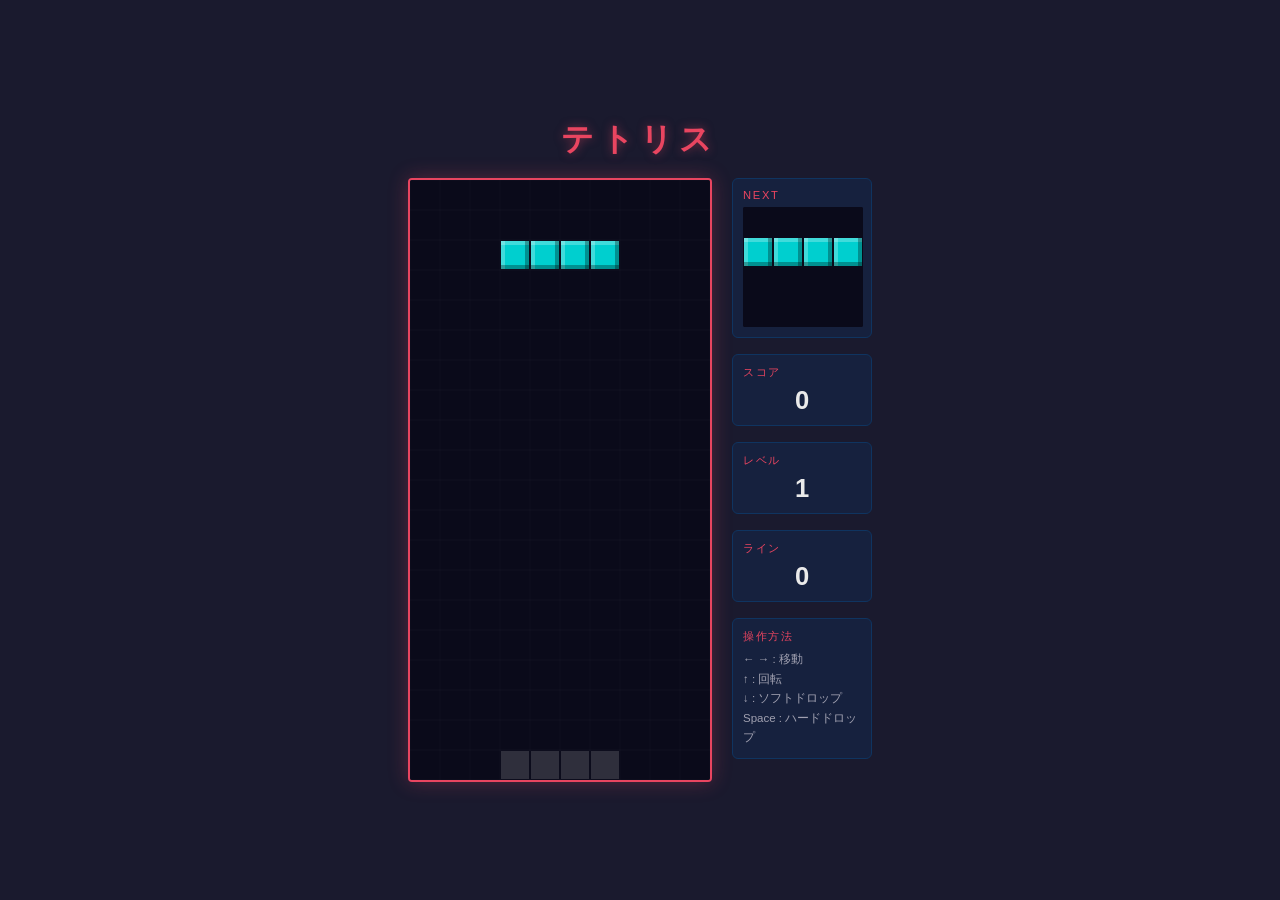
==== index.html @ 8d3a67e7 "Implement browser Tetris game (HTML + CSS + JS) Co-authored-by: minamiyama-ryota <78998136+minamiyam" ====
<!DOCTYPE html>
<html lang="ja">
<head>
  <meta charset="UTF-8">
  <meta name="viewport" content="width=device-width, initial-scale=1.0">
  <title>テトリス</title>
  <link rel="stylesheet" href="style.css">
</head>
<body>
  <div id="app">
    <h1>テトリス</h1>
    <div id="game-container">
      <canvas id="board" width="300" height="600"></canvas>
      <div id="side-panel">
        <div class="panel-section">
          <div class="label">NEXT</div>
          <canvas id="next" width="120" height="120"></canvas>
        </div>
        <div class="panel-section">
          <div class="label">スコア</div>
          <div id="score">0</div>
        </div>
        <div class="panel-section">
          <div class="label">レベル</div>
          <div id="level">1</div>
        </div>
        <div class="panel-section">
          <div class="label">ライン</div>
          <div id="lines">0</div>
        </div>
        <div class="panel-section" id="controls-section">
          <div class="label">操作方法</div>
          <div class="controls">
            <div>← → : 移動</div>
            <div>↑ : 回転</div>
            <div>↓ : ソフトドロップ</div>
            <div>Space : ハードドロップ</div>
          </div>
        </div>
      </div>
    </div>
    <div id="overlay" class="hidden">
      <div id="overlay-content">
        <div id="overlay-title">ゲームオーバー</div>
        <div id="final-score"></div>
        <button id="restart-btn">もう一度プレイ</button>
      </div>
    </div>
  </div>
  <script src="game.js"></script>
</body>
</html>
---- style.css ----
* {
  margin: 0;
  padding: 0;
  box-sizing: border-box;
}

body {
  background-color: #1a1a2e;
  color: #eaeaea;
  font-family: 'Segoe UI', Tahoma, Geneva, Verdana, sans-serif;
  display: flex;
  justify-content: center;
  align-items: center;
  min-height: 100vh;
}

#app {
  display: flex;
  flex-direction: column;
  align-items: center;
  gap: 16px;
}

h1 {
  font-size: 2rem;
  letter-spacing: 0.2em;
  color: #e94560;
  text-shadow: 0 0 10px rgba(233, 69, 96, 0.5);
}

#game-container {
  display: flex;
  gap: 20px;
  align-items: flex-start;
  position: relative;
}

#board {
  border: 2px solid #e94560;
  border-radius: 4px;
  box-shadow: 0 0 20px rgba(233, 69, 96, 0.3);
  display: block;
}

#side-panel {
  display: flex;
  flex-direction: column;
  gap: 16px;
  width: 140px;
}

.panel-section {
  background-color: #16213e;
  border: 1px solid #0f3460;
  border-radius: 6px;
  padding: 10px;
}

.label {
  font-size: 0.7rem;
  letter-spacing: 0.15em;
  color: #e94560;
  margin-bottom: 6px;
  text-transform: uppercase;
}

#score, #level, #lines {
  font-size: 1.6rem;
  font-weight: bold;
  color: #eaeaea;
  text-align: center;
}

#next {
  display: block;
  margin: 0 auto;
  background-color: #0a0a1a;
  border-radius: 2px;
}

.controls {
  font-size: 0.72rem;
  line-height: 1.7;
  color: #a0a0b0;
}

/* Overlay (game over / start screen) */
#overlay {
  position: absolute;
  top: 0;
  left: 0;
  width: 300px;
  height: 600px;
  background-color: rgba(0, 0, 0, 0.78);
  display: flex;
  justify-content: center;
  align-items: center;
  border-radius: 4px;
}

#overlay.hidden {
  display: none;
}

#overlay-content {
  text-align: center;
  display: flex;
  flex-direction: column;
  align-items: center;
  gap: 14px;
}

#overlay-title {
  font-size: 2rem;
  font-weight: bold;
  color: #e94560;
  text-shadow: 0 0 12px rgba(233, 69, 96, 0.7);
}

#final-score {
  font-size: 1.1rem;
  color: #eaeaea;
}

#restart-btn {
  margin-top: 8px;
  padding: 10px 28px;
  font-size: 1rem;
  background-color: #e94560;
  color: #fff;
  border: none;
  border-radius: 6px;
  cursor: pointer;
  letter-spacing: 0.05em;
  transition: background-color 0.2s, transform 0.1s;
}

#restart-btn:hover {
  background-color: #c73652;
  transform: scale(1.04);
}

#restart-btn:active {
  transform: scale(0.97);
}
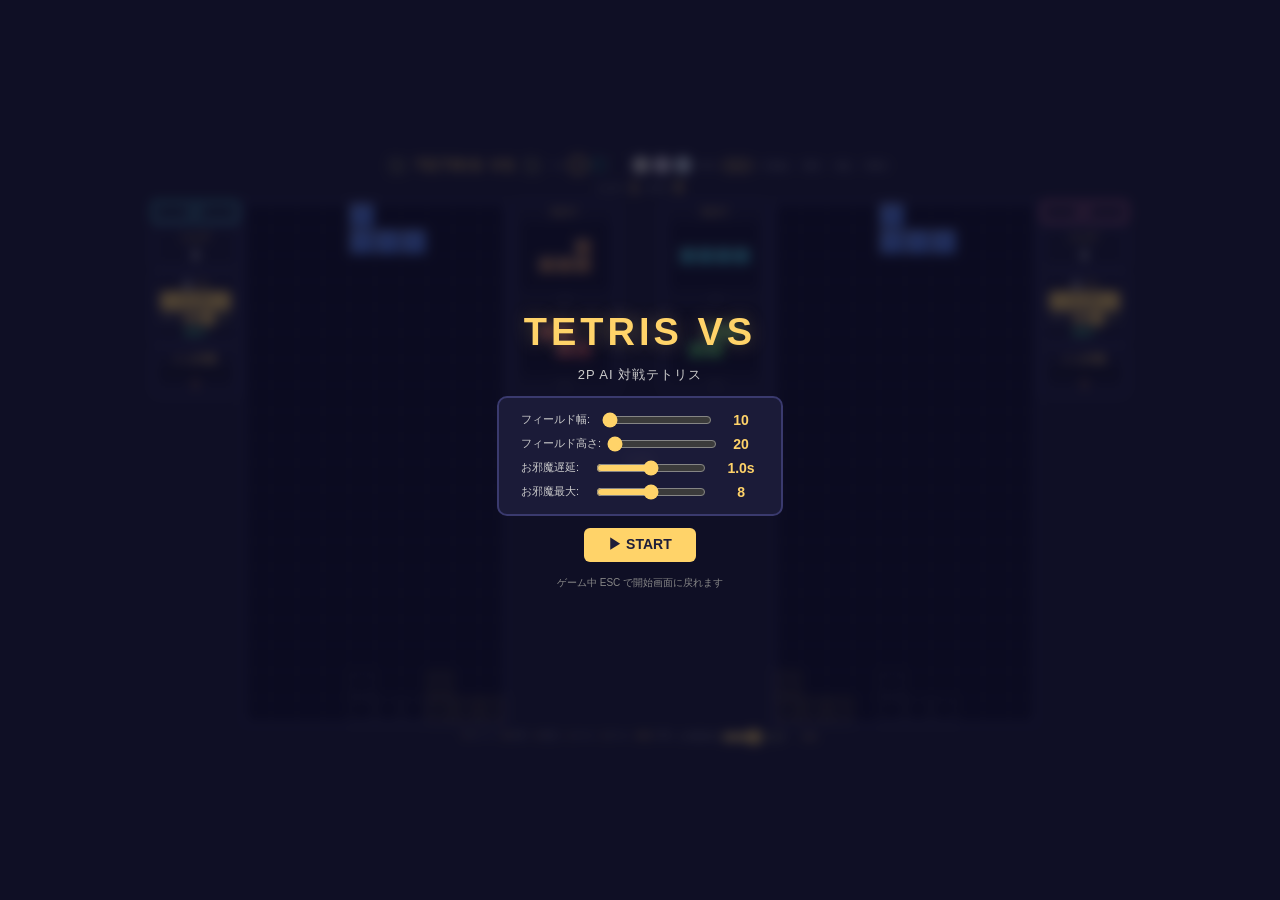
==== commit 429fe32c: "Add files via upload" ====
--- a/index.html
+++ b/index.html
@@ -1,52 +1,139 @@
 <!DOCTYPE html>
 <html lang="ja">
 <head>
-  <meta charset="UTF-8">
-  <meta name="viewport" content="width=device-width, initial-scale=1.0">
-  <title>テトリス</title>
-  <link rel="stylesheet" href="style.css">
+<meta charset="UTF-8">
+<meta name="viewport" content="width=device-width, initial-scale=1.0">
+<title>テトリス 2P対戦 AI</title>
+<style>
+*{margin:0;padding:0;box-sizing:border-box}
+html,body{width:100%;height:100%;overflow:hidden}
+body{display:flex;justify-content:center;align-items:center;font-family:'Segoe UI',Tahoma,Geneva,Verdana,sans-serif;color:#eee;transition:background .5s}
+body.bg-midnight{background:#1e1e3a}
+body.bg-ocean{background:linear-gradient(135deg,#1a4a5e,#0e3448);background-attachment:fixed}
+body.bg-deepspace{background:linear-gradient(135deg,#0a0a28,#181838);background-attachment:fixed}
+body.bg-cream{background:#f5f0e8}
+body.bg-lavender{background:linear-gradient(135deg,#e8e0f0,#f0e8f8);background-attachment:fixed}
+body.bg-skyblue{background:linear-gradient(135deg,#d8eaf8,#e0f0ff);background-attachment:fixed}
+body.cs-neon{--field:#10102a;--grid:rgba(255,255,255,.04);--acc:#ffd369;--p1:#5ef0ff;--p2:#ff7eb3;--pb-bg:rgba(30,30,60,.88);--pb-bc:#3a3a6e;--pb-fg:#fff;--ct-fg:#aaa;--nl-fg:#888}
+body.cs-candy{--field:#fef6ff;--grid:rgba(180,100,200,.08);--acc:#e060a0;--p1:#40b8e0;--p2:#e06880;--pb-bg:rgba(255,240,250,.94);--pb-bc:#e0b0d0;--pb-fg:#444;--ct-fg:#888;--nl-fg:#aaa}
+body.cs-mint{--field:#f0faf6;--grid:rgba(0,150,100,.06);--acc:#20a070;--p1:#2090c0;--p2:#d06070;--pb-bg:rgba(235,252,245,.94);--pb-bc:#a0d8c0;--pb-fg:#333;--ct-fg:#777;--nl-fg:#999}
+body.cs-sky{--field:#f0f6ff;--grid:rgba(60,120,200,.06);--acc:#4080d0;--p1:#30a0d0;--p2:#d06090;--pb-bg:rgba(240,248,255,.94);--pb-bc:#a0c0e8;--pb-fg:#333;--ct-fg:#777;--nl-fg:#999}
+body.cs-retro{--field:#0a0a0a;--grid:rgba(0,255,0,.06);--acc:#0f0;--p1:#0ff;--p2:#f0f;--pb-bg:rgba(20,20,20,.92);--pb-bc:#555;--pb-fg:#0f0;--ct-fg:#0a0;--nl-fg:#080}
+.pb{background:var(--pb-bg);border:2px solid var(--pb-bc);border-radius:6px;padding:4px 6px;text-align:center}
+.pb h3{font-size:9px;color:var(--acc);margin-bottom:2px;text-transform:uppercase;letter-spacing:1px}
+.pb .v{font-size:14px;font-weight:bold;color:var(--pb-fg)}
+.gc{border:2px solid var(--pb-bc);border-radius:3px;display:block}
+.nc{display:block;margin:2px auto;border:1px solid var(--pb-bc);border-radius:2px;opacity:.7}
+.nl{font-size:7px;color:var(--nl-fg);text-align:center;margin-bottom:1px}
+.ct{font-size:8px;line-height:1.3;color:var(--ct-fg)}.ct b{color:var(--acc)}
+#wrap{transform-origin:center center;display:flex;flex-direction:column;align-items:center;gap:4px}
+.top{display:flex;align-items:center;gap:8px;flex-wrap:wrap;justify-content:center}
+.top h1{font-size:16px;color:var(--acc);letter-spacing:2px}
+.optrow{display:flex;gap:3px;align-items:center;flex-wrap:wrap}
+.optlbl{font-size:8px;color:var(--ct-fg);margin-right:2px}
+.td{width:18px;height:18px;border-radius:50%;border:2px solid rgba(128,128,128,.4);cursor:pointer;transition:all .2s}
+.td:hover{transform:scale(1.15)}
+.td.act{border-color:var(--acc);box-shadow:0 0 5px rgba(255,211,105,.4)}
+.td.t0{background:#1e1e3a}.td.t1{background:linear-gradient(135deg,#1a4a5e,#0a2838)}.td.t2{background:linear-gradient(135deg,#0a0a28,#181838)}.td.t3{background:#f5f0e8}.td.t4{background:linear-gradient(135deg,#e8e0f0,#f0e8f8)}.td.t5{background:linear-gradient(135deg,#d8eaf8,#e0f0ff)}
+.csb{padding:1px 6px;font-size:8px;border-radius:8px;cursor:pointer;border:1px solid rgba(128,128,128,.4);transition:all .2s;white-space:nowrap}
+.csb:hover{transform:scale(1.05)}
+.csb.act{border-color:var(--acc);color:var(--acc);background:rgba(255,211,105,.12)}
+.arena{display:flex;gap:6px;align-items:flex-start}
+.pa{display:flex;gap:4px;align-items:flex-start}
+.sp{display:flex;flex-direction:column;gap:3px;min-width:80px}
+.pl{font-size:11px;font-weight:bold;letter-spacing:2px;text-align:center;padding:3px;border-radius:4px}
+.p1c{color:var(--p1);border:2px solid var(--p1);background:rgba(94,240,255,.08)}
+.p2c{color:var(--p2);border:2px solid var(--p2);background:rgba(255,126,179,.08)}
+.ab{padding:3px 5px;font-size:9px;font-weight:bold;border:2px solid var(--pb-bc);border-radius:4px;cursor:pointer;transition:all .2s;text-transform:uppercase;letter-spacing:1px;width:100%}
+.ab.off{background:var(--pb-bg);color:var(--acc);border-color:var(--pb-bc)}
+.ab.on{background:var(--acc);color:var(--pb-bg);border-color:var(--acc)}
+.ab:hover{transform:scale(1.03)}
+.sc{display:flex;align-items:center;gap:2px;font-size:8px;color:var(--ct-fg)}
+.sc label{white-space:nowrap}.sc input{flex:1;accent-color:var(--acc);width:50px}
+.sc .sv{min-width:28px;text-align:right;font-weight:bold;color:var(--acc);font-size:8px}
+.as{font-size:8px;color:var(--ct-fg);text-align:center;min-height:10px}.as.act{color:#5ef0a0;font-weight:bold}
+.garb-box{position:relative}
+.garb-gauge{width:100%;height:10px;background:rgba(0,0,0,.3);border-radius:3px;overflow:hidden;margin-top:2px}
+.garb-fill{height:100%;background:linear-gradient(90deg,#fa5,#f55);border-radius:3px;transition:width .15s}
+.garb-txt{font-size:10px;font-weight:bold;text-align:center;color:#fa5;margin-top:1px}
+.vs{display:flex;align-items:center;justify-content:center;font-size:20px;font-weight:bold;color:var(--acc);text-shadow:0 0 8px rgba(255,211,105,.4);padding:0 2px;align-self:center}
+.ov{position:fixed;top:0;left:0;right:0;bottom:0;background:rgba(0,0,0,.75);display:flex;justify-content:center;align-items:center;flex-direction:column;gap:10px;z-index:10}
+.ov.hid{display:none}
+.ov h1{font-size:32px;color:var(--acc)}.ov p{font-size:14px;color:#ccc}
+.ov .wn{font-size:22px;font-weight:bold}
+.ov button,.start-btn{padding:8px 24px;font-size:14px;background:var(--acc);color:#1e1e3a;border:none;border-radius:6px;cursor:pointer;font-weight:bold;transition:transform .1s}
+.ov button:hover,.start-btn:hover{transform:scale(1.05)}
+.bb{display:flex;gap:6px;align-items:center;justify-content:center;flex-wrap:wrap}
+.shared-lv{display:flex;align-items:center;gap:5px;justify-content:center}
+.shared-lv .lbl{font-size:9px;color:var(--ct-fg)}
+.shared-lv .val{font-size:16px;font-weight:bold;color:var(--acc)}
+.start-ov{position:fixed;top:0;left:0;right:0;bottom:0;background:rgba(10,10,30,.72);backdrop-filter:blur(6px);-webkit-backdrop-filter:blur(6px);display:flex;justify-content:center;align-items:center;flex-direction:column;gap:12px;z-index:20}
+.start-ov.hid{display:none}
+.start-ov h1{font-size:38px;color:var(--acc);text-shadow:0 0 20px rgba(255,211,105,.3);letter-spacing:4px}
+.start-ov .sub{font-size:13px;color:#ccc;letter-spacing:1px}
+.sbox{background:rgba(30,30,60,.85);border:2px solid var(--pb-bc);border-radius:10px;padding:14px 22px;display:flex;flex-direction:column;gap:8px;align-items:center;min-width:280px}
+.sbox .row{display:flex;align-items:center;gap:6px;width:100%;justify-content:space-between}
+.sbox .row label{font-size:11px;color:#ccc;white-space:nowrap}
+.sbox .row .rv{font-size:14px;font-weight:bold;color:var(--acc);min-width:36px;text-align:center}
+.sbox input[type="range"]{flex:1;accent-color:var(--acc);max-width:110px}
+.esc-hint{font-size:10px;color:#888;margin-top:2px}
+</style>
 </head>
-<body>
-  <div id="app">
-    <h1>テトリス</h1>
-    <div id="game-container">
-      <canvas id="board" width="300" height="600"></canvas>
-      <div id="side-panel">
-        <div class="panel-section">
-          <div class="label">NEXT</div>
-          <canvas id="next" width="120" height="120"></canvas>
-        </div>
-        <div class="panel-section">
-          <div class="label">スコア</div>
-          <div id="score">0</div>
-        </div>
-        <div class="panel-section">
-          <div class="label">レベル</div>
-          <div id="level">1</div>
-        </div>
-        <div class="panel-section">
-          <div class="label">ライン</div>
-          <div id="lines">0</div>
-        </div>
-        <div class="panel-section" id="controls-section">
-          <div class="label">操作方法</div>
-          <div class="controls">
-            <div>← → : 移動</div>
-            <div>↑ : 回転</div>
-            <div>↓ : ソフトドロップ</div>
-            <div>Space : ハードドロップ</div>
-          </div>
-        </div>
-      </div>
-    </div>
-    <div id="overlay" class="hidden">
-      <div id="overlay-content">
-        <div id="overlay-title">ゲームオーバー</div>
-        <div id="final-score"></div>
-        <button id="restart-btn">もう一度プレイ</button>
-      </div>
-    </div>
-  </div>
-  <script src="game.js"></script>
+<body class="bg-midnight cs-neon">
+<div id="startov" class="start-ov">
+<h1>TETRIS VS</h1>
+<p class="sub">2P AI 対戦テトリス</p>
+<div class="sbox">
+<div class="row"><label>フィールド幅:</label><input type="range" id="wset" min="10" max="40" value="10"><span class="rv" id="wval">10</span></div>
+<div class="row"><label>フィールド高さ:</label><input type="range" id="hset" min="20" max="40" value="20"><span class="rv" id="hval">20</span></div>
+<div class="row"><label>お邪魔遅延:</label><input type="range" id="gdel0" min="0" max="20" value="10"><span class="rv" id="gdv0">1.0s</span></div>
+<div class="row"><label>お邪魔最大:</label><input type="range" id="gmax0" min="4" max="12" value="8"><span class="rv" id="gmv0">8</span></div>
+</div>
+<button class="start-btn" id="startbtn">▶ START</button>
+<p class="esc-hint">ゲーム中 ESC で開始画面に戻れます</p>
+</div>
+<div id="gov" class="ov hid"><h1>GAME OVER</h1><p id="wt" class="wn"></p>
+<p>1P: <span id="fs1">0</span>　2P: <span id="fs2">0</span></p>
+<button id="rbtn">もう一度プレイ</button></div>
+<div id="pov" class="ov hid"><h1>PAUSE</h1><p>Pキーで再開</p></div>
+<div id="wrap">
+<div class="top">
+<h1>⬛ TETRIS VS ⬛</h1>
+<div class="optrow"><span class="optlbl">BG</span>
+<div class="td t0 act" data-t="0"></div><div class="td t1" data-t="1"></div><div class="td t2" data-t="2"></div>
+<div class="td t3" data-t="3"></div><div class="td t4" data-t="4"></div><div class="td t5" data-t="5"></div></div>
+<div class="optrow"><span class="optlbl">配色</span>
+<span class="csb act" data-cs="0">Neon</span><span class="csb" data-cs="1">Candy</span><span class="csb" data-cs="2">Mint</span><span class="csb" data-cs="3">Sky</span><span class="csb" data-cs="4">Retro</span></div>
+</div>
+<div class="shared-lv"><span class="lbl">LEVEL</span><span class="val" id="slv">1</span><span class="lbl">LINES</span><span class="val" id="sln">0</span></div>
+<div class="arena">
+<div class="pa">
+<div class="sp">
+<div class="pb pl p1c">1P</div>
+<div class="pb"><h3>スコア</h3><div class="v" id="s1">0</div></div>
+<div class="pb"><h3>🤖 AI</h3><button id="ab1" class="ab on">AI ON</button><div class="sc"><label>速度:</label><input type="range" id="asp1" min="1" max="20" value="12"></div><div id="ast1" class="as act">稼働中</div></div>
+<div class="pb garb-box"><h3>⚠ お邪魔</h3><div class="garb-gauge"><div class="garb-fill" id="gf1" style="width:0%"></div></div><div class="garb-txt" id="g1">0</div></div>
+</div>
+<canvas id="c1" class="gc"></canvas>
+<div class="sp"><div class="pb"><h3>NEXT</h3><canvas id="n1a" class="nc"></canvas><div class="nl">1st</div><canvas id="n1b" class="nc"></canvas><div class="nl">2nd</div></div></div>
+</div>
+<div class="vs">VS</div>
+<div class="pa">
+<div class="sp"><div class="pb"><h3>NEXT</h3><canvas id="n2a" class="nc"></canvas><div class="nl">1st</div><canvas id="n2b" class="nc"></canvas><div class="nl">2nd</div></div></div>
+<canvas id="c2" class="gc"></canvas>
+<div class="sp">
+<div class="pb pl p2c">2P</div>
+<div class="pb"><h3>スコア</h3><div class="v" id="s2">0</div></div>
+<div class="pb"><h3>🤖 AI</h3><button id="ab2" class="ab on">AI ON</button><div class="sc"><label>速度:</label><input type="range" id="asp2" min="1" max="20" value="12"></div><div id="ast2" class="as act">稼働���</div></div>
+<div class="pb garb-box"><h3>⚠ お邪魔</h3><div class="garb-gauge"><div class="garb-fill" id="gf2" style="width:0%"></div></div><div class="garb-txt" id="g2">0</div></div>
+</div>
+</div>
+</div>
+<div class="bb">
+<div class="ct"><b>P</b> ポーズ　<b>B</b> 背景　<b>C</b> 配色　<b>1</b> 1P-AI　<b>2</b> 2P-AI　<b>ESC</b> 中断</div>
+<div class="sc" style="min-width:140px"><label>お邪魔遅延:</label><input type="range" id="gdel" min="0" max="20" value="10"><span class="sv" id="gdv">1.0s</span></div>
+</div>
+</div>
+<script src="game.js"></script>
 </body>
-</html>
+</html>
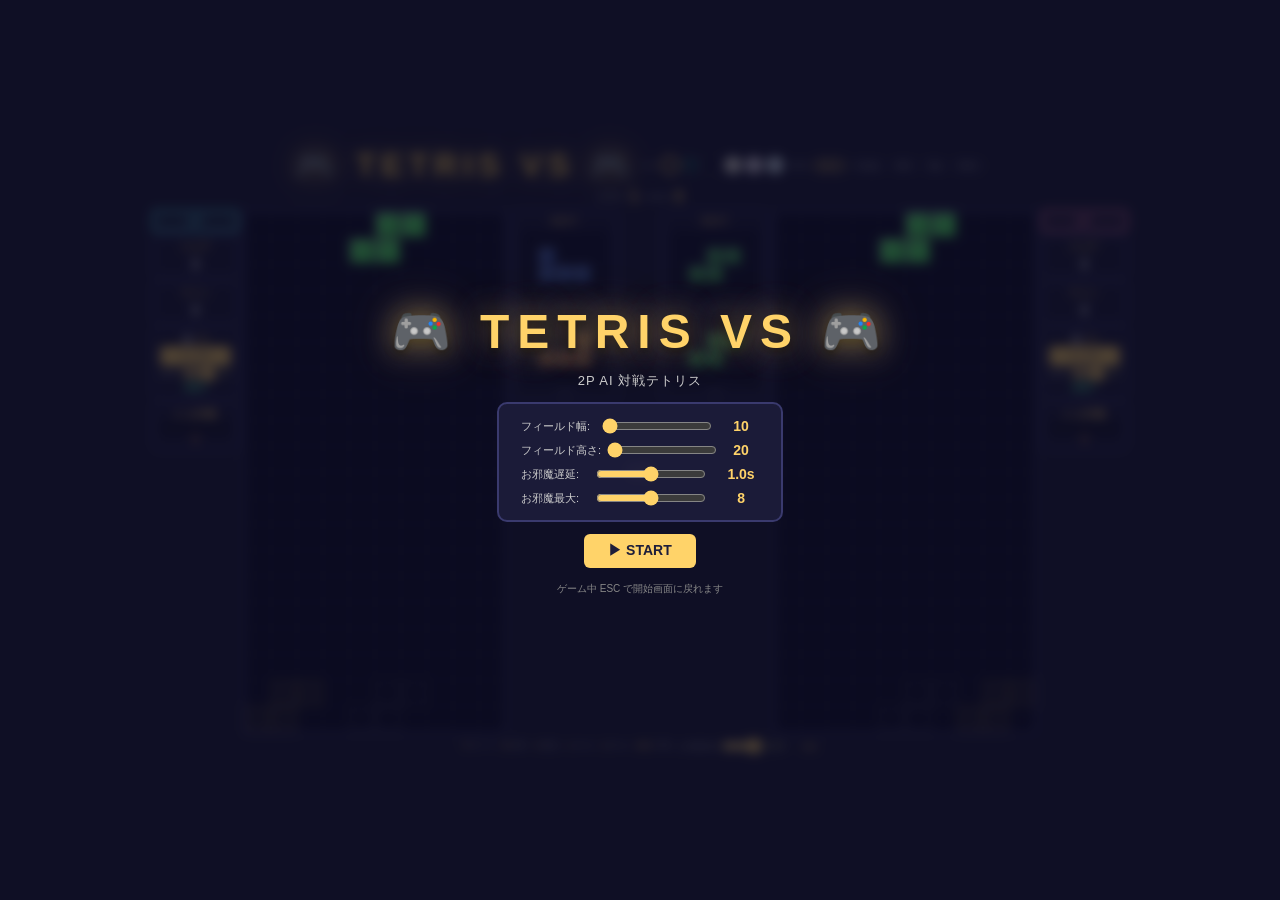
==== commit 66eafae1: "タイトル装飾強化・個別ライン表示追加・お邪魔穴2か所化" ====
--- a/index.html
+++ b/index.html
@@ -28,7 +28,7 @@
 .ct{font-size:8px;line-height:1.3;color:var(--ct-fg)}.ct b{color:var(--acc)}
 #wrap{transform-origin:center center;display:flex;flex-direction:column;align-items:center;gap:4px}
 .top{display:flex;align-items:center;gap:8px;flex-wrap:wrap;justify-content:center}
-.top h1{font-size:16px;color:var(--acc);letter-spacing:2px}
+.top h1{font-size:32px;color:var(--acc);letter-spacing:6px;text-shadow:0 0 20px rgba(255,211,105,.5),0 0 40px rgba(255,211,105,.3),0 2px 4px rgba(0,0,0,.5);font-weight:900;text-transform:uppercase}
 .optrow{display:flex;gap:3px;align-items:center;flex-wrap:wrap}
 .optlbl{font-size:8px;color:var(--ct-fg);margin-right:2px}
 .td{width:18px;height:18px;border-radius:50%;border:2px solid rgba(128,128,128,.4);cursor:pointer;transition:all .2s}
@@ -69,7 +69,7 @@
 .shared-lv .val{font-size:16px;font-weight:bold;color:var(--acc)}
 .start-ov{position:fixed;top:0;left:0;right:0;bottom:0;background:rgba(10,10,30,.72);backdrop-filter:blur(6px);-webkit-backdrop-filter:blur(6px);display:flex;justify-content:center;align-items:center;flex-direction:column;gap:12px;z-index:20}
 .start-ov.hid{display:none}
-.start-ov h1{font-size:38px;color:var(--acc);text-shadow:0 0 20px rgba(255,211,105,.3);letter-spacing:4px}
+.start-ov h1{font-size:48px;color:var(--acc);text-shadow:0 0 30px rgba(255,211,105,.5),0 0 60px rgba(255,211,105,.3),0 4px 8px rgba(0,0,0,.6);letter-spacing:8px;font-weight:900}
 .start-ov .sub{font-size:13px;color:#ccc;letter-spacing:1px}
 .sbox{background:rgba(30,30,60,.85);border:2px solid var(--pb-bc);border-radius:10px;padding:14px 22px;display:flex;flex-direction:column;gap:8px;align-items:center;min-width:280px}
 .sbox .row{display:flex;align-items:center;gap:6px;width:100%;justify-content:space-between}
@@ -81,7 +81,7 @@
 </head>
 <body class="bg-midnight cs-neon">
 <div id="startov" class="start-ov">
-<h1>TETRIS VS</h1>
+<h1>🎮 TETRIS VS 🎮</h1>
 <p class="sub">2P AI 対戦テトリス</p>
 <div class="sbox">
 <div class="row"><label>フィールド幅:</label><input type="range" id="wset" min="10" max="40" value="10"><span class="rv" id="wval">10</span></div>
@@ -98,7 +98,7 @@
 <div id="pov" class="ov hid"><h1>PAUSE</h1><p>Pキーで再開</p></div>
 <div id="wrap">
 <div class="top">
-<h1>⬛ TETRIS VS ⬛</h1>
+<h1>🎮 TETRIS VS 🎮</h1>
 <div class="optrow"><span class="optlbl">BG</span>
 <div class="td t0 act" data-t="0"></div><div class="td t1" data-t="1"></div><div class="td t2" data-t="2"></div>
 <div class="td t3" data-t="3"></div><div class="td t4" data-t="4"></div><div class="td t5" data-t="5"></div></div>
@@ -111,6 +111,7 @@
 <div class="sp">
 <div class="pb pl p1c">1P</div>
 <div class="pb"><h3>スコア</h3><div class="v" id="s1">0</div></div>
+<div class="pb"><h3>ライン</h3><div class="v" id="ln1">0</div></div>
 <div class="pb"><h3>🤖 AI</h3><button id="ab1" class="ab on">AI ON</button><div class="sc"><label>速度:</label><input type="range" id="asp1" min="1" max="20" value="12"></div><div id="ast1" class="as act">稼働中</div></div>
 <div class="pb garb-box"><h3>⚠ お邪魔</h3><div class="garb-gauge"><div class="garb-fill" id="gf1" style="width:0%"></div></div><div class="garb-txt" id="g1">0</div></div>
 </div>
@@ -124,7 +125,8 @@
 <div class="sp">
 <div class="pb pl p2c">2P</div>
 <div class="pb"><h3>スコア</h3><div class="v" id="s2">0</div></div>
-<div class="pb"><h3>🤖 AI</h3><button id="ab2" class="ab on">AI ON</button><div class="sc"><label>速度:</label><input type="range" id="asp2" min="1" max="20" value="12"></div><div id="ast2" class="as act">稼働���</div></div>
+<div class="pb"><h3>ライン</h3><div class="v" id="ln2">0</div></div>
+<div class="pb"><h3>🤖 AI</h3><button id="ab2" class="ab on">AI ON</button><div class="sc"><label>速度:</label><input type="range" id="asp2" min="1" max="20" value="12"></div><div id="ast2" class="as act">稼働中</div></div>
 <div class="pb garb-box"><h3>⚠ お邪魔</h3><div class="garb-gauge"><div class="garb-fill" id="gf2" style="width:0%"></div></div><div class="garb-txt" id="g2">0</div></div>
 </div>
 </div>
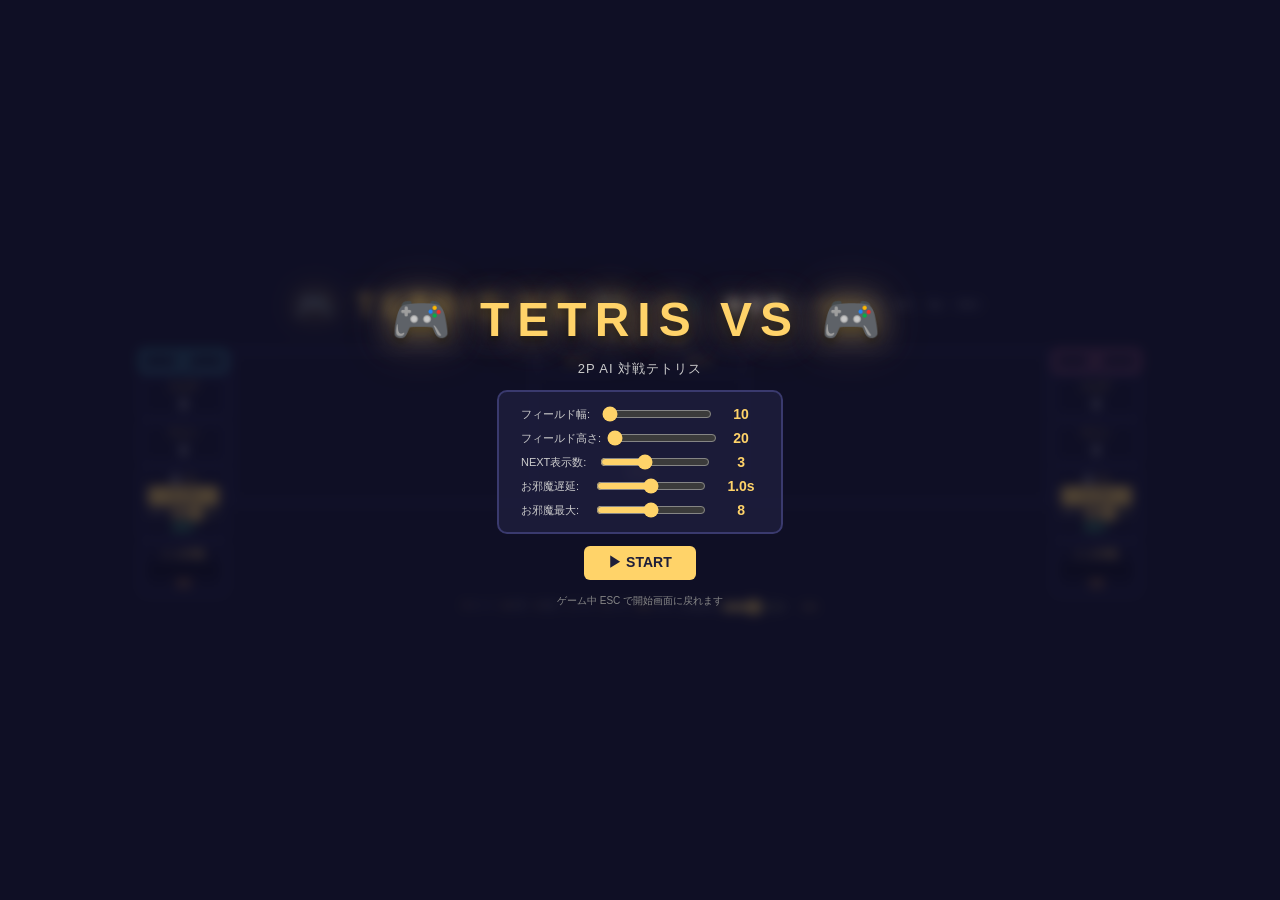
==== commit b688eb5e: "Add files via upload" ====
--- a/index.html
+++ b/index.html
@@ -53,8 +53,9 @@
 .sc .sv{min-width:28px;text-align:right;font-weight:bold;color:var(--acc);font-size:8px}
 .as{font-size:8px;color:var(--ct-fg);text-align:center;min-height:10px}.as.act{color:#5ef0a0;font-weight:bold}
 .garb-box{position:relative}
-.garb-gauge{width:100%;height:10px;background:rgba(0,0,0,.3);border-radius:3px;overflow:hidden;margin-top:2px}
-.garb-fill{height:100%;background:linear-gradient(90deg,#fa5,#f55);border-radius:3px;transition:width .15s}
+.garb-gauge{width:100%;height:14px;background:rgba(0,0,0,.3);border-radius:3px;overflow:hidden;margin-top:2px;position:relative}
+.garb-fill{height:100%;background:linear-gradient(90deg,#fa5,#f55);border-radius:3px;transition:width .15s;position:absolute;top:0;left:0;z-index:1}
+.garb-delay{height:100%;background:rgba(100,180,255,.35);border-radius:3px;transition:width .15s;position:absolute;top:0;right:0;z-index:2}
 .garb-txt{font-size:10px;font-weight:bold;text-align:center;color:#fa5;margin-top:1px}
 .vs{display:flex;align-items:center;justify-content:center;font-size:20px;font-weight:bold;color:var(--acc);text-shadow:0 0 8px rgba(255,211,105,.4);padding:0 2px;align-self:center}
 .ov{position:fixed;top:0;left:0;right:0;bottom:0;background:rgba(0,0,0,.75);display:flex;justify-content:center;align-items:center;flex-direction:column;gap:10px;z-index:10}
@@ -77,6 +78,7 @@
 .sbox .row .rv{font-size:14px;font-weight:bold;color:var(--acc);min-width:36px;text-align:center}
 .sbox input[type="range"]{flex:1;accent-color:var(--acc);max-width:110px}
 .esc-hint{font-size:10px;color:#888;margin-top:2px}
+.next-wrap{display:flex;flex-direction:column;gap:1px}
 </style>
 </head>
 <body class="bg-midnight cs-neon">
@@ -86,6 +88,7 @@
 <div class="sbox">
 <div class="row"><label>フィールド幅:</label><input type="range" id="wset" min="10" max="40" value="10"><span class="rv" id="wval">10</span></div>
 <div class="row"><label>フィールド高さ:</label><input type="range" id="hset" min="20" max="40" value="20"><span class="rv" id="hval">20</span></div>
+<div class="row"><label>NEXT表示数:</label><input type="range" id="nset" min="1" max="6" value="3"><span class="rv" id="nval">3</span></div>
 <div class="row"><label>お邪魔遅延:</label><input type="range" id="gdel0" min="0" max="20" value="10"><span class="rv" id="gdv0">1.0s</span></div>
 <div class="row"><label>お邪魔最大:</label><input type="range" id="gmax0" min="4" max="12" value="8"><span class="rv" id="gmv0">8</span></div>
 </div>
@@ -113,21 +116,29 @@
 <div class="pb"><h3>スコア</h3><div class="v" id="s1">0</div></div>
 <div class="pb"><h3>ライン</h3><div class="v" id="ln1">0</div></div>
 <div class="pb"><h3>🤖 AI</h3><button id="ab1" class="ab on">AI ON</button><div class="sc"><label>速度:</label><input type="range" id="asp1" min="1" max="20" value="12"></div><div id="ast1" class="as act">稼働中</div></div>
-<div class="pb garb-box"><h3>⚠ お邪魔</h3><div class="garb-gauge"><div class="garb-fill" id="gf1" style="width:0%"></div></div><div class="garb-txt" id="g1">0</div></div>
+<div class="pb garb-box"><h3>⚠ お邪魔</h3><div class="garb-gauge"><div class="garb-fill" id="gf1" style="width:0%"></div><div class="garb-delay" id="gd1" style="width:0%"></div></div><div class="garb-txt" id="g1">0/8</div></div>
 </div>
 <canvas id="c1" class="gc"></canvas>
-<div class="sp"><div class="pb"><h3>NEXT</h3><canvas id="n1a" class="nc"></canvas><div class="nl">1st</div><canvas id="n1b" class="nc"></canvas><div class="nl">2nd</div></div></div>
+<div class="sp">
+<div class="pb"><h3>NEXT</h3>
+<div class="next-wrap" id="nw1"></div>
+</div>
+</div>
 </div>
 <div class="vs">VS</div>
 <div class="pa">
-<div class="sp"><div class="pb"><h3>NEXT</h3><canvas id="n2a" class="nc"></canvas><div class="nl">1st</div><canvas id="n2b" class="nc"></canvas><div class="nl">2nd</div></div></div>
+<div class="sp">
+<div class="pb"><h3>NEXT</h3>
+<div class="next-wrap" id="nw2"></div>
+</div>
+</div>
 <canvas id="c2" class="gc"></canvas>
 <div class="sp">
 <div class="pb pl p2c">2P</div>
 <div class="pb"><h3>スコア</h3><div class="v" id="s2">0</div></div>
 <div class="pb"><h3>ライン</h3><div class="v" id="ln2">0</div></div>
 <div class="pb"><h3>🤖 AI</h3><button id="ab2" class="ab on">AI ON</button><div class="sc"><label>速度:</label><input type="range" id="asp2" min="1" max="20" value="12"></div><div id="ast2" class="as act">稼働中</div></div>
-<div class="pb garb-box"><h3>⚠ お邪魔</h3><div class="garb-gauge"><div class="garb-fill" id="gf2" style="width:0%"></div></div><div class="garb-txt" id="g2">0</div></div>
+<div class="pb garb-box"><h3>⚠ お邪魔</h3><div class="garb-gauge"><div class="garb-fill" id="gf2" style="width:0%"></div><div class="garb-delay" id="gd2" style="width:0%"></div></div><div class="garb-txt" id="g2">0/8</div></div>
 </div>
 </div>
 </div>
